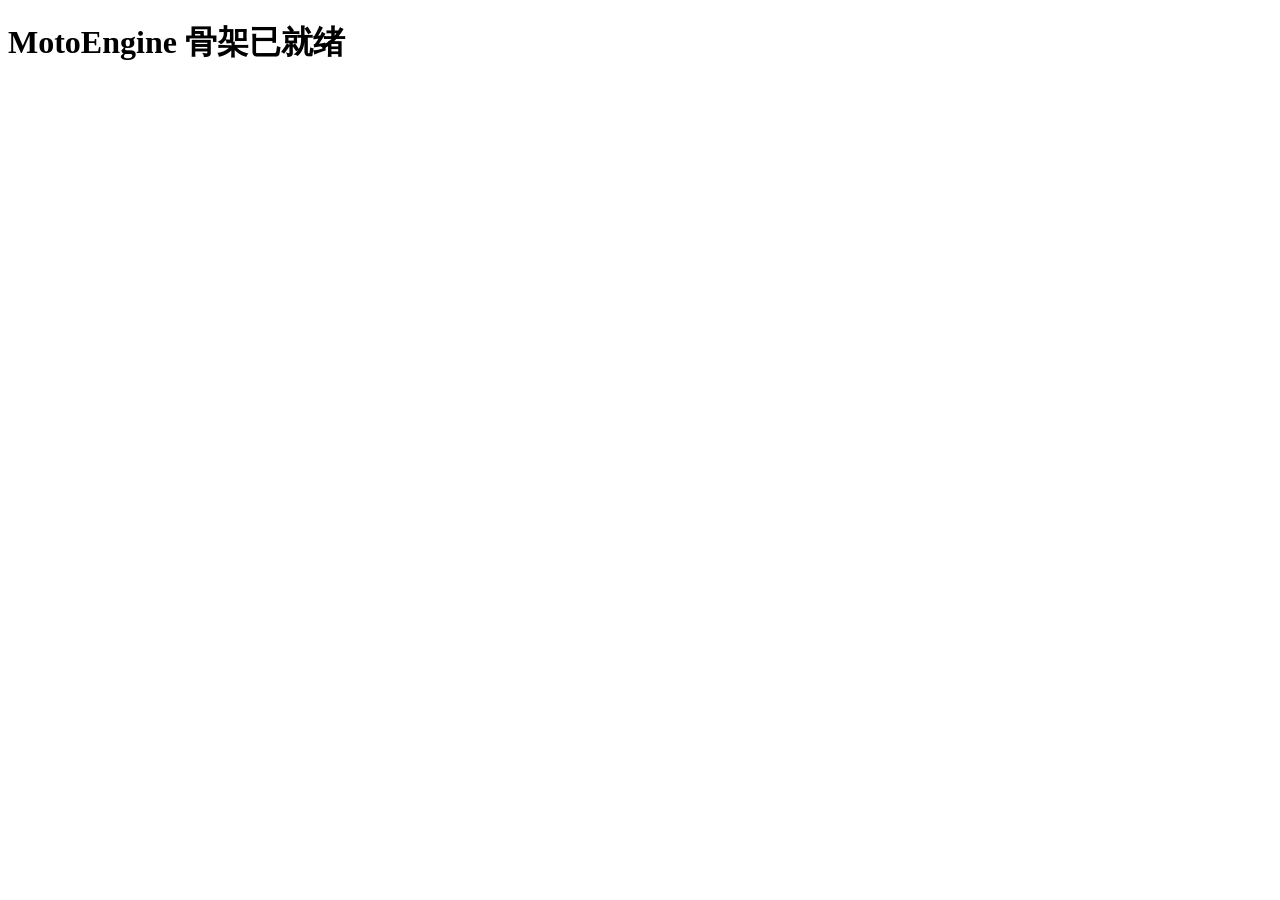
==== MotoEngine/motoengine/templates/index.html @ 12c42ae9 "软件杯cjs组项目初始提交" ====
<!doctype html>
<html lang="zh-CN">
  <head>
    <meta charset="utf-8" />
    <meta name="viewport" content="width=device-width, initial-scale=1" />
    <title>MotoEngine</title>
  </head>
  <body>
    <h1>MotoEngine 骨架已就绪</h1>
  </body>
</html>
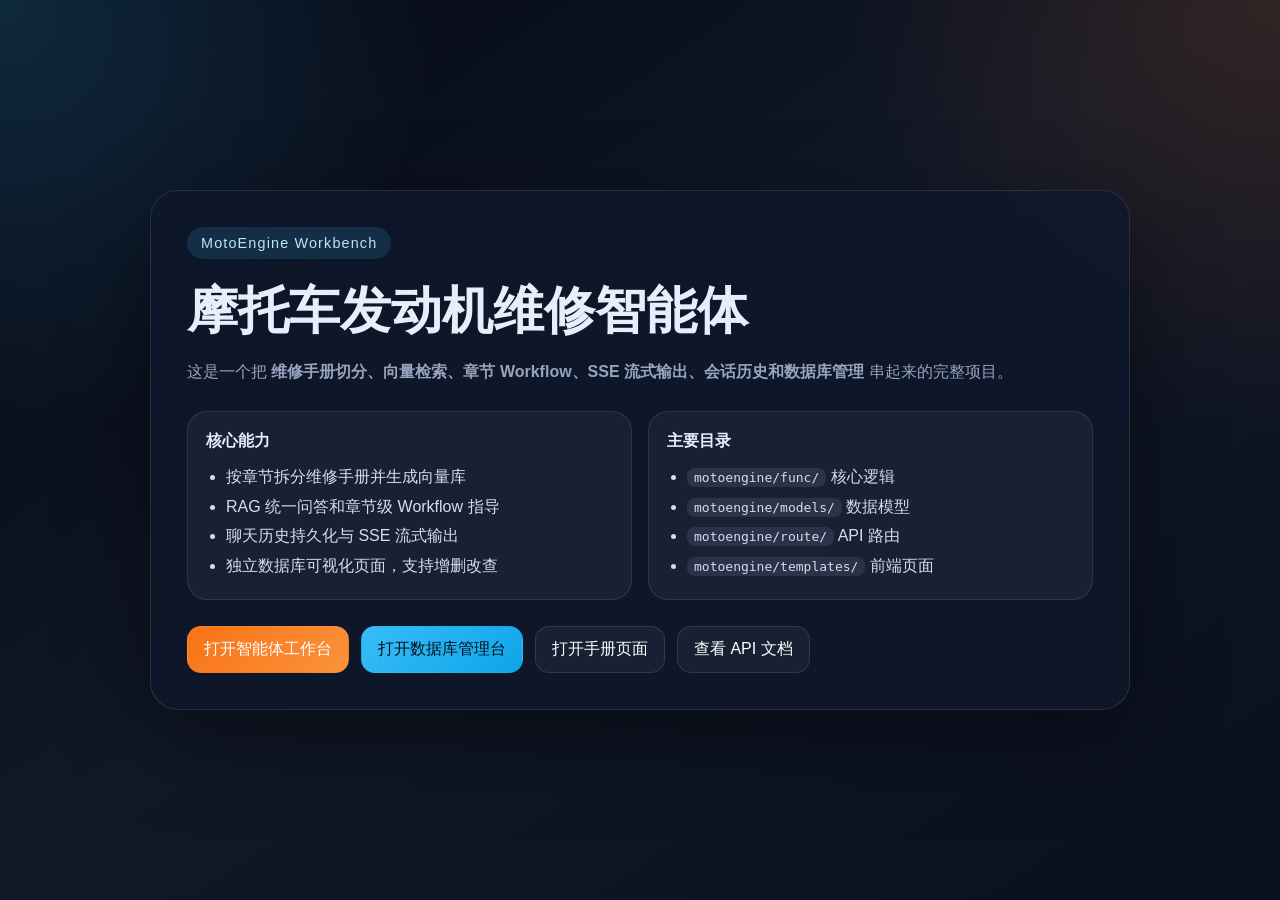
==== commit 101c2387: "2.0版本" ====
--- a/MotoEngine/motoengine/templates/index.html
+++ b/MotoEngine/motoengine/templates/index.html
@@ -3,9 +3,155 @@
   <head>
     <meta charset="utf-8" />
     <meta name="viewport" content="width=device-width, initial-scale=1" />
-    <title>MotoEngine</title>
+    <title>MotoEngine Home</title>
+    <style>
+      :root {
+        --bg: #050816;
+        --panel: rgba(15, 23, 42, 0.92);
+        --line: rgba(148, 163, 184, 0.18);
+        --text: #e5eefb;
+        --muted: #96a4bd;
+        --accent: #38bdf8;
+        --accent-2: #f97316;
+      }
+      * { box-sizing: border-box; }
+      body {
+        margin: 0;
+        min-height: 100vh;
+        font-family: "Segoe UI", "Microsoft YaHei", sans-serif;
+        color: var(--text);
+        background:
+          radial-gradient(circle at top left, rgba(56, 189, 248, 0.18), transparent 28%),
+          radial-gradient(circle at top right, rgba(249, 115, 22, 0.14), transparent 28%),
+          linear-gradient(145deg, #050814 0%, #111827 48%, #0b1020 100%);
+        display: grid;
+        place-items: center;
+        padding: 24px;
+      }
+      .card {
+        width: min(980px, 100%);
+        padding: 36px;
+        border-radius: 28px;
+        background: var(--panel);
+        border: 1px solid var(--line);
+        box-shadow: 0 30px 90px rgba(0, 0, 0, 0.42);
+      }
+      .badge {
+        display: inline-flex;
+        padding: 8px 14px;
+        border-radius: 999px;
+        background: rgba(56, 189, 248, 0.14);
+        color: #bae6fd;
+        font-size: 0.9rem;
+        letter-spacing: 0.08em;
+      }
+      h1 {
+        margin: 18px 0 12px;
+        font-size: clamp(2rem, 4vw, 3.2rem);
+      }
+      p {
+        margin: 0 0 18px;
+        color: var(--muted);
+        line-height: 1.8;
+      }
+      .grid {
+        display: grid;
+        grid-template-columns: repeat(2, minmax(0, 1fr));
+        gap: 16px;
+        margin: 24px 0;
+      }
+      .panel {
+        padding: 18px;
+        border-radius: 20px;
+        background: rgba(148, 163, 184, 0.08);
+        border: 1px solid rgba(148, 163, 184, 0.16);
+      }
+      .panel strong {
+        display: block;
+        margin-bottom: 10px;
+        font-size: 1.02rem;
+      }
+      ul {
+        margin: 0;
+        padding-left: 20px;
+        line-height: 1.85;
+        color: #d2def0;
+      }
+      .links {
+        display: flex;
+        flex-wrap: wrap;
+        gap: 12px;
+        margin-top: 26px;
+      }
+      a {
+        color: #fff;
+        text-decoration: none;
+        padding: 12px 16px;
+        border-radius: 14px;
+        border: 1px solid rgba(148, 163, 184, 0.18);
+        background: rgba(148, 163, 184, 0.08);
+        transition: 0.18s ease;
+      }
+      a:hover {
+        transform: translateY(-1px);
+      }
+      a.primary {
+        background: linear-gradient(135deg, var(--accent-2), #fb923c);
+        border-color: transparent;
+      }
+      a.secondary {
+        background: linear-gradient(135deg, var(--accent), #0ea5e9);
+        color: #00111d;
+        border-color: transparent;
+      }
+      code {
+        padding: 2px 7px;
+        border-radius: 8px;
+        background: rgba(148, 163, 184, 0.14);
+      }
+      @media (max-width: 760px) {
+        .grid {
+          grid-template-columns: 1fr;
+        }
+      }
+    </style>
   </head>
   <body>
-    <h1>MotoEngine 骨架已就绪</h1>
+    <main class="card">
+      <div class="badge">MotoEngine Workbench</div>
+      <h1>摩托车发动机维修智能体</h1>
+      <p>
+        这是一个把 <strong>维修手册切分、向量检索、章节 Workflow、SSE 流式输出、会话历史和数据库管理</strong>
+        串起来的完整项目。
+      </p>
+
+      <div class="grid">
+        <section class="panel">
+          <strong>核心能力</strong>
+          <ul>
+            <li>按章节拆分维修手册并生成向量库</li>
+            <li>RAG 统一问答和章节级 Workflow 指导</li>
+            <li>聊天历史持久化与 SSE 流式输出</li>
+            <li>独立数据库可视化页面，支持增删改查</li>
+          </ul>
+        </section>
+        <section class="panel">
+          <strong>主要目录</strong>
+          <ul>
+            <li><code>motoengine/func/</code> 核心逻辑</li>
+            <li><code>motoengine/models/</code> 数据模型</li>
+            <li><code>motoengine/route/</code> API 路由</li>
+            <li><code>motoengine/templates/</code> 前端页面</li>
+          </ul>
+        </section>
+      </div>
+
+      <div class="links">
+        <a class="primary" href="/agent/">打开智能体工作台</a>
+        <a class="secondary" href="/admin/">打开数据库管理台</a>
+        <a href="/manual/">打开手册页面</a>
+        <a href="/api-docs">查看 API 文档</a>
+      </div>
+    </main>
   </body>
 </html>
